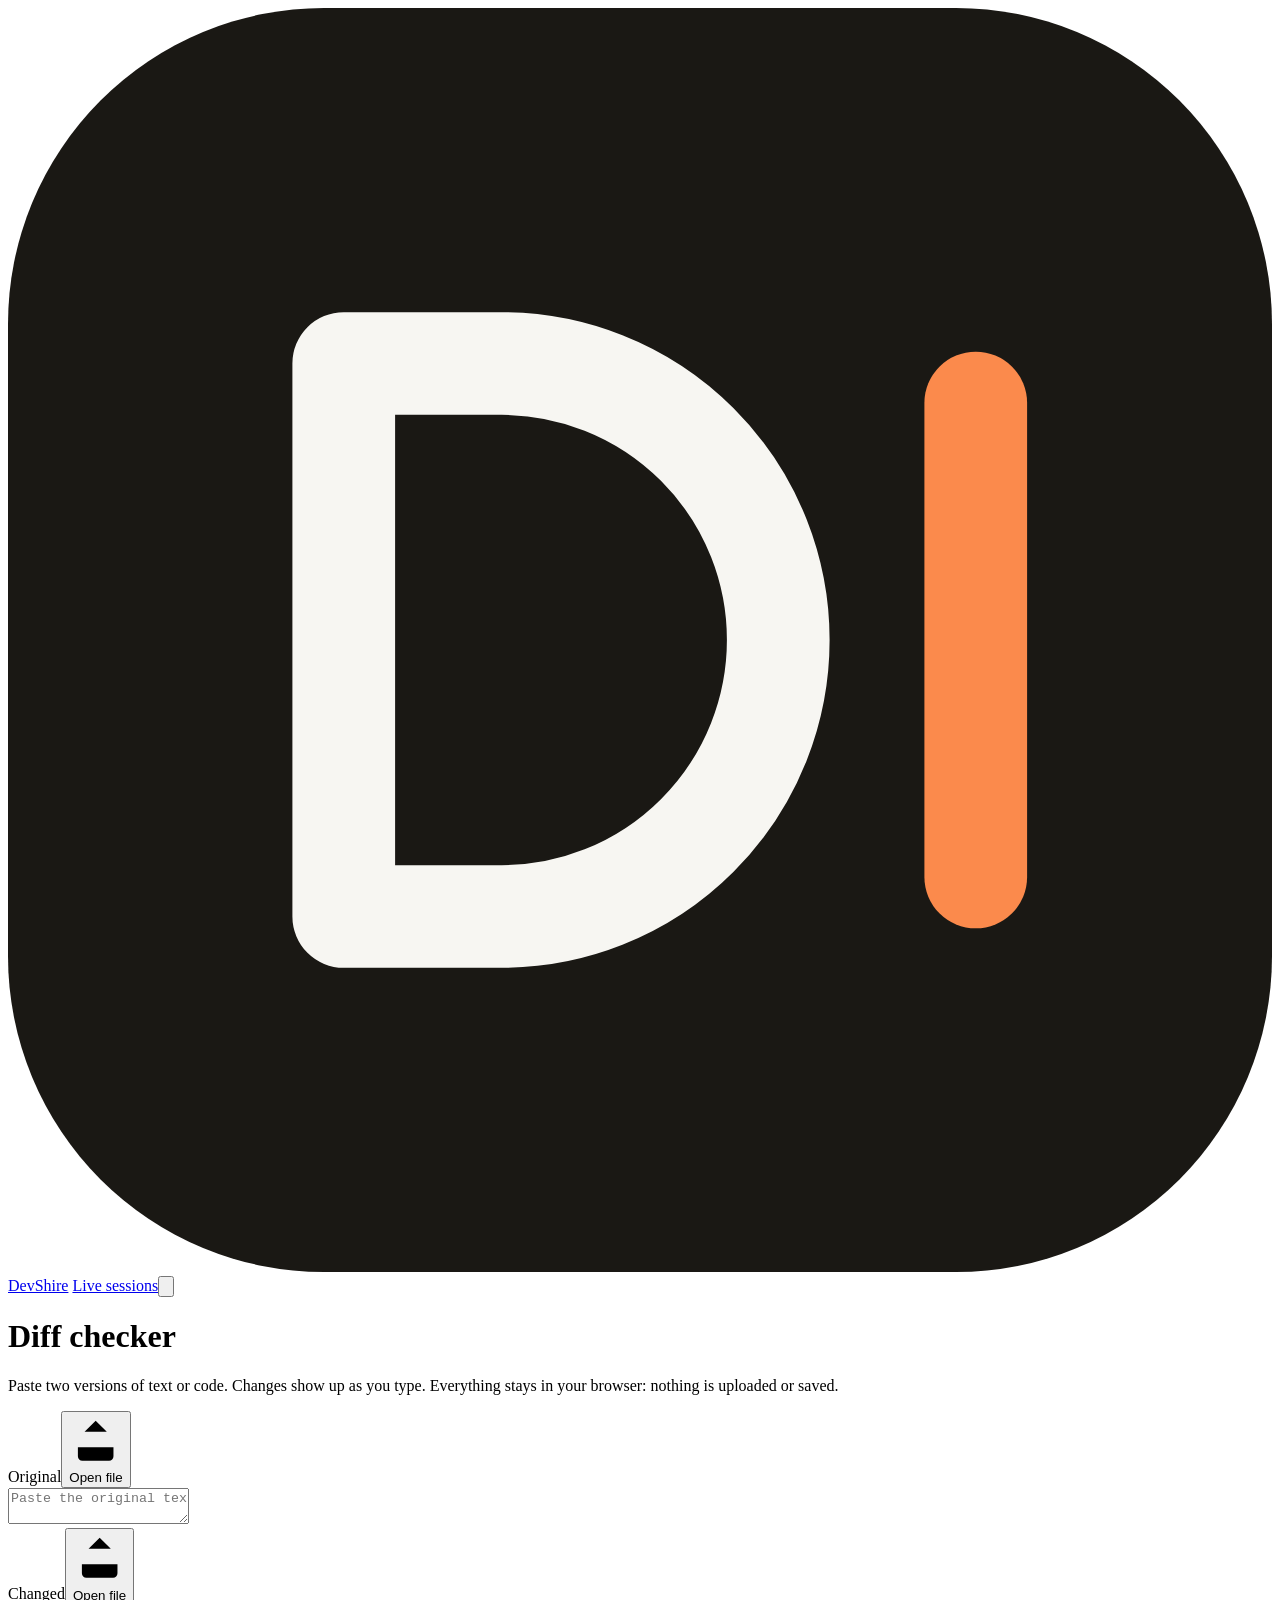
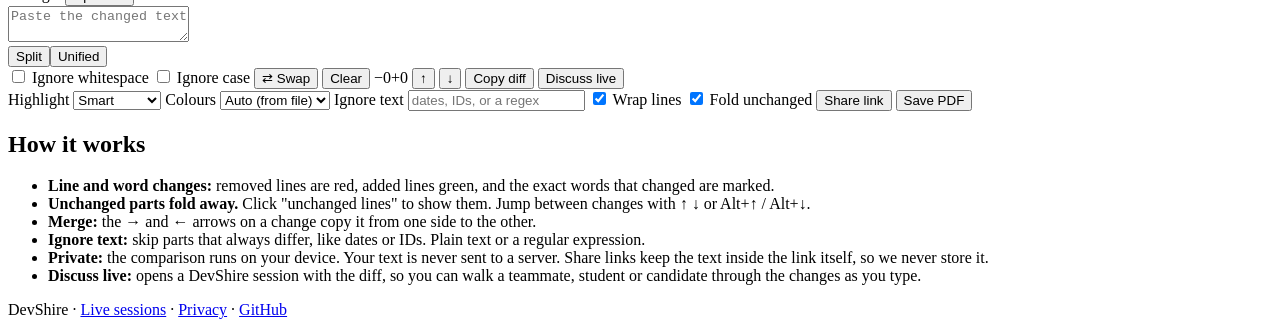
==== web/diff.html @ 458d992b "Add files via upload" ====
<!doctype html>
<html lang="en">
<head>
<meta charset="utf-8">
<meta name="viewport" content="width=device-width, initial-scale=1">
<meta name="description" content="Free diff checker: compare two texts or code files and see every change, word by word. Runs in your browser, nothing is uploaded.">
<meta name="theme-color" content="#f7f6f2" media="(prefers-color-scheme: light)">
<meta name="theme-color" content="#090c0a" media="(prefers-color-scheme: dark)">
<title>Diff Checker – Compare Text and Code Online, Free | DevShire</title>
<link rel="canonical" href="https://devshire.in/diff">
<meta property="og:type" content="website">
<meta property="og:url" content="https://devshire.in/diff">
<meta property="og:title" content="Diff Checker – compare text and code | DevShire">
<meta property="og:description" content="See every change between two texts, word by word. Free, private, runs in your browser.">
<meta property="og:image" content="https://devshire.in/img/og.png">
<meta name="twitter:card" content="summary_large_image">
<link rel="icon" href="/img/favicon.svg?v=4" type="image/svg+xml">
<link rel="stylesheet" href="/css/style.css">
<script src="/js/theme.js"></script>
<script type="module" src="/js/diff.js"></script>
</head>
<body class="home diff-page">
<header class="bar top">
  <a class="brand" href="/"><svg class="logo" viewBox="0 0 32 32" aria-hidden="true"><rect width="32" height="32" rx="8" fill="#1a1814"/><path d="M8.5 9h4a7 7 0 0 1 0 14h-4z" fill="none" stroke="#f7f6f2" stroke-width="2.6" stroke-linejoin="round"/><path class="caret" d="M24.5 10v12" stroke="#fb8a4c" stroke-width="2.6" stroke-linecap="round"/></svg>DevShire</a>
  <span class="end"><a class="nav-link" href="/">Live sessions</a><button type="button" id="theme-toggle" class="ghost sm theme-toggle" aria-label="Dark mode" title="Toggle dark mode"><svg class="icon moon" viewBox="0 0 24 24" aria-hidden="true"><path d="M21 12.8A9 9 0 1 1 11.2 3a7 7 0 0 0 9.8 9.8z"/></svg><svg class="icon sun" viewBox="0 0 24 24" aria-hidden="true"><circle cx="12" cy="12" r="4"/><path d="M12 2v2M12 20v2M4.9 4.9l1.4 1.4M17.7 17.7l1.4 1.4M2 12h2M20 12h2M4.9 19.1l1.4-1.4M17.7 6.3l1.4-1.4"/></svg></button></span>
</header>
<main class="diff-main">
  <div class="diff-intro">
    <h1>Diff checker</h1>
    <p class="muted">Paste two versions of text or code. Changes show up as you type. Everything stays in your browser: nothing is uploaded or saved.</p>
  </div>

  <div class="diff-inputs">
    <section class="diff-side">
      <div class="diff-side-head"><label for="left">Original</label><span class="d-file muted small"></span><button type="button" id="open-left" class="ghost sm"><svg class="icon" viewBox="0 0 24 24" aria-hidden="true"><path d="M12 15V3M7 8l5-5 5 5M4 15v4a2 2 0 0 0 2 2h12a2 2 0 0 0 2-2v-4"/></svg>Open file</button><input type="file" id="open-left-file" hidden></div>
      <textarea id="left" class="diff-input" spellcheck="false" wrap="off" autocapitalize="off" autocomplete="off" placeholder="Paste the original text, or drop a file here"></textarea>
    </section>
    <section class="diff-side">
      <div class="diff-side-head"><label for="right">Changed</label><span class="d-file muted small"></span><button type="button" id="open-right" class="ghost sm"><svg class="icon" viewBox="0 0 24 24" aria-hidden="true"><path d="M12 15V3M7 8l5-5 5 5M4 15v4a2 2 0 0 0 2 2h12a2 2 0 0 0 2-2v-4"/></svg>Open file</button><input type="file" id="open-right-file" hidden></div>
      <textarea id="right" class="diff-input" spellcheck="false" wrap="off" autocapitalize="off" autocomplete="off" placeholder="Paste the changed text, or drop a file here"></textarea>
    </section>
  </div>

  <div class="diff-bar" role="toolbar" aria-label="Diff options">
    <div class="seg" role="group" aria-label="View"><button type="button" data-view="split" aria-pressed="true">Split</button><button type="button" data-view="unified" aria-pressed="false">Unified</button></div>
    <label class="check"><input type="checkbox" id="ws"> Ignore whitespace</label>
    <label class="check"><input type="checkbox" id="nocase"> Ignore case</label>
    <button type="button" id="swap" class="ghost sm" title="Swap original and changed">⇄ Swap</button>
    <button type="button" id="clear" class="ghost sm">Clear</button>
    <span class="diff-stats" aria-live="polite"><span id="stat-del" class="s-del">−0</span><span id="stat-add" class="s-add">+0</span><span id="stat-hunks" class="muted"></span></span>
    <span class="diff-actions">
      <button type="button" id="prev" class="sm" title="Previous change (Alt+↑)" aria-label="Previous change">↑</button>
      <button type="button" id="next" class="sm" title="Next change (Alt+↓)" aria-label="Next change">↓</button>
      <button type="button" id="copy-patch" class="sm" title="Copy as a unified diff (patch)">Copy diff</button>
      <button type="button" id="discuss" class="primary sm" title="Start a live DevShire session with this diff">Discuss live</button>
    </span>
  </div>

  <div class="diff-opts" role="group" aria-label="More options">
    <label class="opt">Highlight <select id="prec"><option value="smart">Smart</option><option value="word">Words</option><option value="char">Characters</option></select></label>
    <label class="opt">Colours <select id="lang"><option value="auto">Auto (from file)</option><option value="none">None</option><option value="javascript">JavaScript</option><option value="typescript">TypeScript</option><option value="python">Python</option><option value="go">Go</option><option value="rust">Rust</option><option value="java">Java</option><option value="c">C</option><option value="cpp">C++</option><option value="csharp">C#</option><option value="sql">SQL</option><option value="shell">Shell</option><option value="json">JSON</option></select></label>
    <label class="opt opt-ignore">Ignore text <input id="ignore" type="text" spellcheck="false" autocomplete="off" placeholder="dates, IDs, or a regex"></label>
    <label class="check"><input type="checkbox" id="wrap" checked> Wrap lines</label>
    <label class="check"><input type="checkbox" id="fold" checked> Fold unchanged</label>
    <span class="diff-actions">
      <button type="button" id="share" class="ghost sm" title="Copy a link that holds both texts. Nothing is stored on our server.">Share link</button>
      <button type="button" id="pdf" class="ghost sm" title="Print or save as PDF">Save PDF</button>
    </span>
  </div>


  <div id="result" class="card diff-out" aria-live="off"></div>

  <section class="diff-about prose">
    <h2>How it works</h2>
    <ul>
      <li><b>Line and word changes:</b> removed lines are red, added lines green, and the exact words that changed are marked.</li>
      <li><b>Unchanged parts fold away.</b> Click "unchanged lines" to show them. Jump between changes with ↑ ↓ or Alt+↑ / Alt+↓.</li>
      <li><b>Merge:</b> the → and ← arrows on a change copy it from one side to the other.</li>
      <li><b>Ignore text:</b> skip parts that always differ, like dates or IDs. Plain text or a regular expression.</li>
      <li><b>Private:</b> the comparison runs on your device. Your text is never sent to a server. Share links keep the text inside the link itself, so we never store it.</li>
      <li><b>Discuss live:</b> opens a DevShire session with the diff, so you can walk a teammate, student or candidate through the changes as you type.</li>
    </ul>
  </section>
</main>
<footer class="foot">DevShire · <a href="/">Live sessions</a> · <a href="/privacy">Privacy</a> · <a href="https://github.com/GaneshBalki/livetype">GitHub</a></footer>
<div id="toast" class="toast" role="status" hidden></div>
</body>
</html>
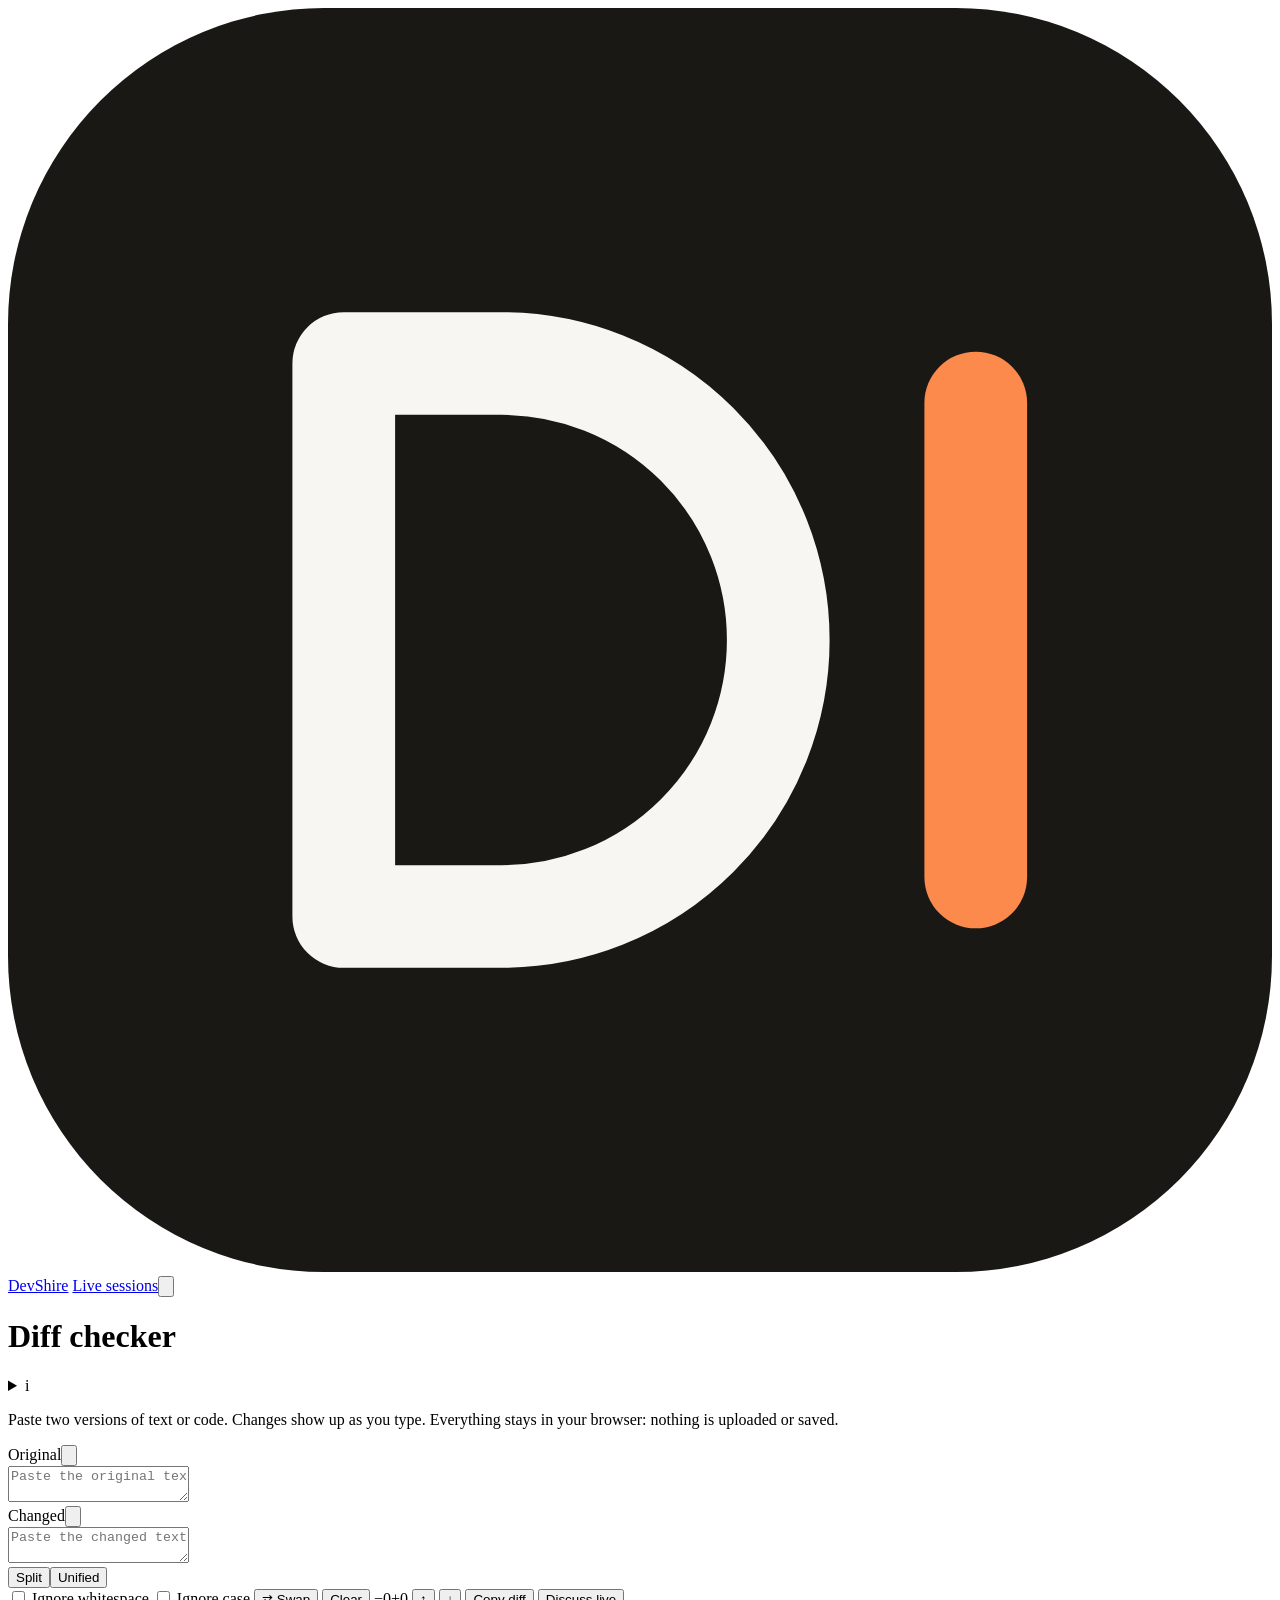
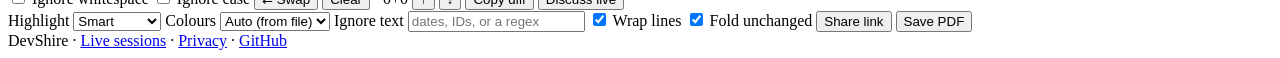
==== commit 7e6114e1: "Add files via upload" ====
--- a/web/diff.html
+++ b/web/diff.html
@@ -26,17 +26,28 @@
 </header>
 <main class="diff-main">
   <div class="diff-intro">
-    <h1>Diff checker</h1>
+    <div class="diff-title"><h1>Diff checker</h1>
+      <details class="info diff-help"><summary aria-label="How it works" title="How it works">i</summary>
+        <div class="info-pop"><b>How it works</b>
+      <ul>
+      <li><b>Line and word changes:</b> removed lines are red, added lines green, and the exact words that changed are marked.</li>
+      <li><b>Unchanged parts fold away.</b> Click "unchanged lines" to show them. Jump between changes with ↑ ↓ or Alt+↑ / Alt+↓.</li>
+      <li><b>Merge:</b> the → and ← arrows on a change copy it from one side to the other.</li>
+      <li><b>Ignore text:</b> skip parts that always differ, like dates or IDs. Plain text or a regular expression.</li>
+      <li><b>Private:</b> the comparison runs on your device. Your text is never sent to a server. Share links keep the text inside the link itself, so we never store it.</li>
+      <li><b>Discuss live:</b> opens a DevShire session with the diff, so you can walk a teammate, student or candidate through the changes as you type.</li>
+    </ul>
+        </div></details></div>
     <p class="muted">Paste two versions of text or code. Changes show up as you type. Everything stays in your browser: nothing is uploaded or saved.</p>
   </div>
 
   <div class="diff-inputs">
     <section class="diff-side">
-      <div class="diff-side-head"><label for="left">Original</label><span class="d-file muted small"></span><button type="button" id="open-left" class="ghost sm"><svg class="icon" viewBox="0 0 24 24" aria-hidden="true"><path d="M12 15V3M7 8l5-5 5 5M4 15v4a2 2 0 0 0 2 2h12a2 2 0 0 0 2-2v-4"/></svg>Open file</button><input type="file" id="open-left-file" hidden></div>
+      <div class="diff-side-head"><label for="left">Original</label><span class="d-file muted small"></span><button type="button" id="open-left" class="d-open" data-tip="Open a file from your computer" aria-label="Open a file from your computer"><svg class="icon" viewBox="0 0 24 24" aria-hidden="true"><path d="M14 3H7a2 2 0 0 0-2 2v14a2 2 0 0 0 2 2h10a2 2 0 0 0 2-2V8z"/><path d="M14 3v5h5M9 13h6M9 17h4"/></svg></button><input type="file" id="open-left-file" hidden></div>
       <textarea id="left" class="diff-input" spellcheck="false" wrap="off" autocapitalize="off" autocomplete="off" placeholder="Paste the original text, or drop a file here"></textarea>
     </section>
     <section class="diff-side">
-      <div class="diff-side-head"><label for="right">Changed</label><span class="d-file muted small"></span><button type="button" id="open-right" class="ghost sm"><svg class="icon" viewBox="0 0 24 24" aria-hidden="true"><path d="M12 15V3M7 8l5-5 5 5M4 15v4a2 2 0 0 0 2 2h12a2 2 0 0 0 2-2v-4"/></svg>Open file</button><input type="file" id="open-right-file" hidden></div>
+      <div class="diff-side-head"><label for="right">Changed</label><span class="d-file muted small"></span><button type="button" id="open-right" class="d-open" data-tip="Open a file from your computer" aria-label="Open a file from your computer"><svg class="icon" viewBox="0 0 24 24" aria-hidden="true"><path d="M14 3H7a2 2 0 0 0-2 2v14a2 2 0 0 0 2 2h10a2 2 0 0 0 2-2V8z"/><path d="M14 3v5h5M9 13h6M9 17h4"/></svg></button><input type="file" id="open-right-file" hidden></div>
       <textarea id="right" class="diff-input" spellcheck="false" wrap="off" autocapitalize="off" autocomplete="off" placeholder="Paste the changed text, or drop a file here"></textarea>
     </section>
   </div>
@@ -71,17 +82,6 @@
 
   <div id="result" class="card diff-out" aria-live="off"></div>
 
-  <section class="diff-about prose">
-    <h2>How it works</h2>
-    <ul>
-      <li><b>Line and word changes:</b> removed lines are red, added lines green, and the exact words that changed are marked.</li>
-      <li><b>Unchanged parts fold away.</b> Click "unchanged lines" to show them. Jump between changes with ↑ ↓ or Alt+↑ / Alt+↓.</li>
-      <li><b>Merge:</b> the → and ← arrows on a change copy it from one side to the other.</li>
-      <li><b>Ignore text:</b> skip parts that always differ, like dates or IDs. Plain text or a regular expression.</li>
-      <li><b>Private:</b> the comparison runs on your device. Your text is never sent to a server. Share links keep the text inside the link itself, so we never store it.</li>
-      <li><b>Discuss live:</b> opens a DevShire session with the diff, so you can walk a teammate, student or candidate through the changes as you type.</li>
-    </ul>
-  </section>
 </main>
 <footer class="foot">DevShire · <a href="/">Live sessions</a> · <a href="/privacy">Privacy</a> · <a href="https://github.com/GaneshBalki/livetype">GitHub</a></footer>
 <div id="toast" class="toast" role="status" hidden></div>
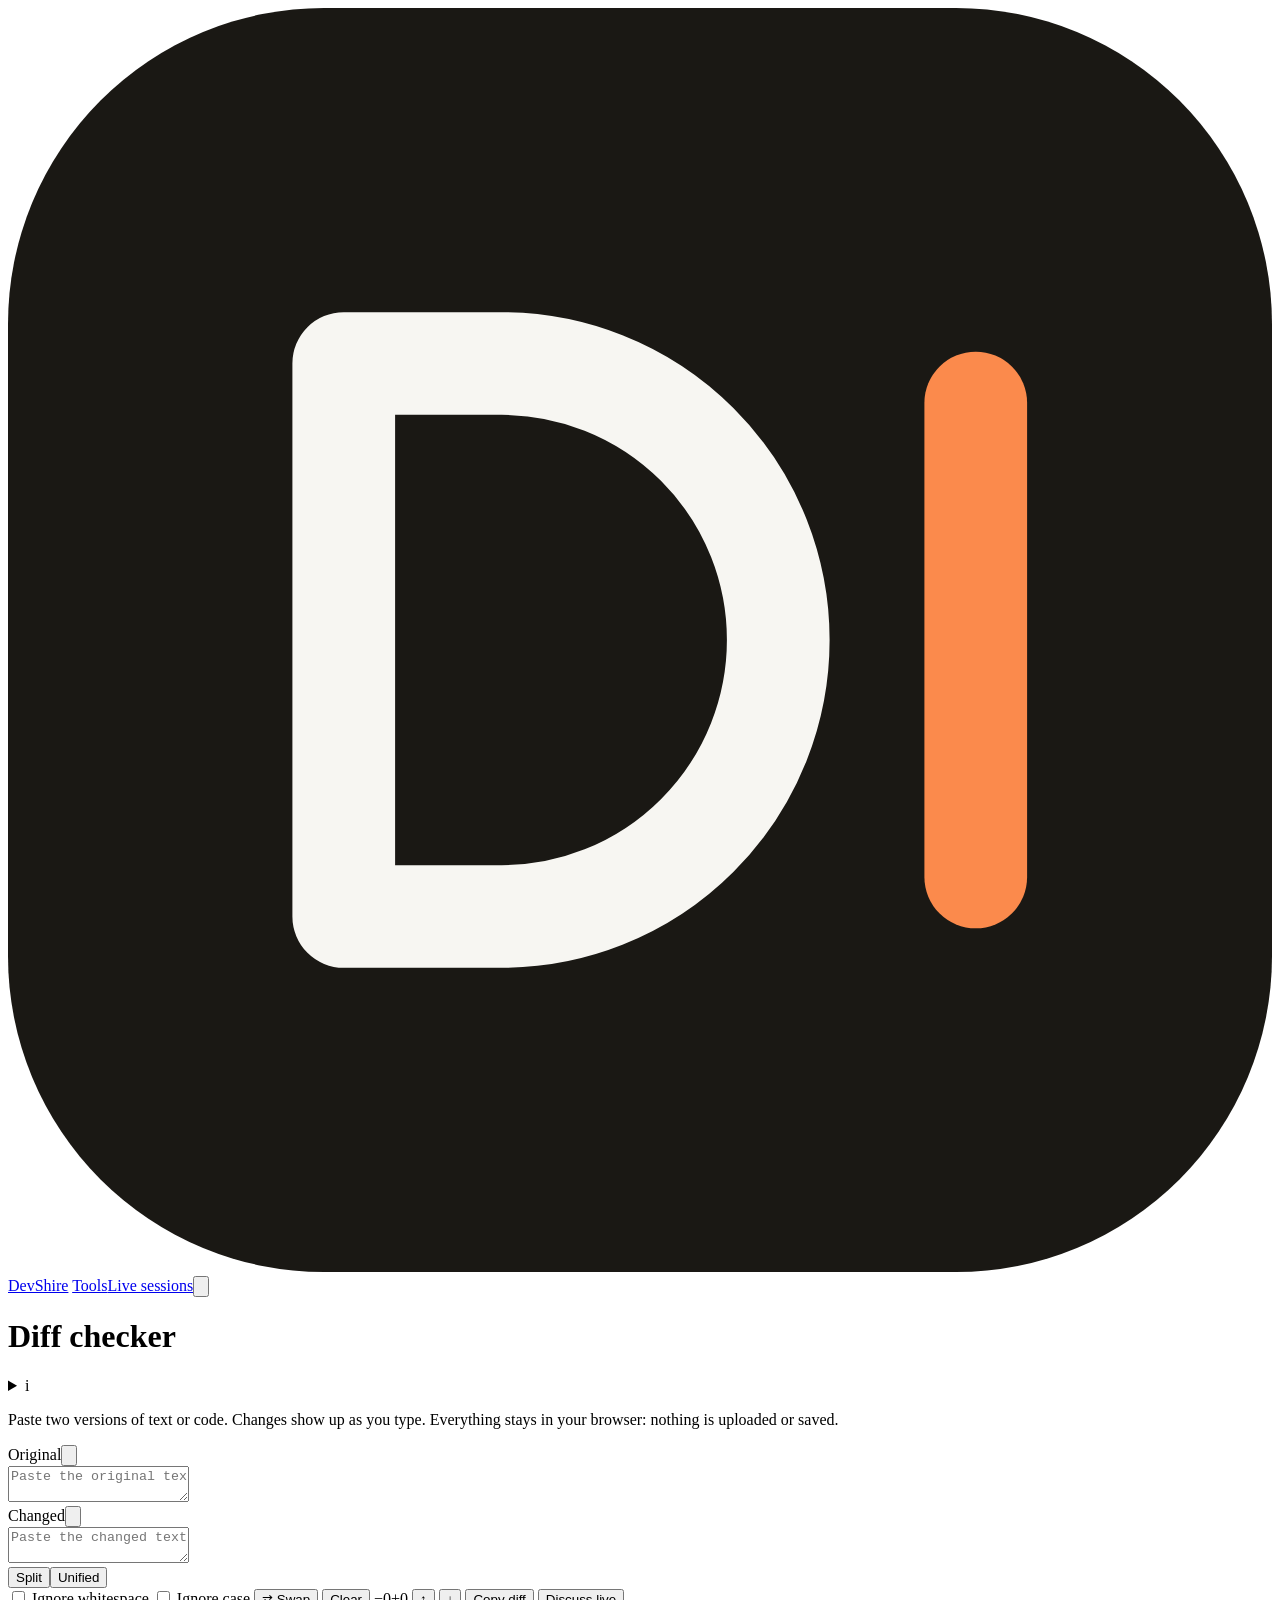
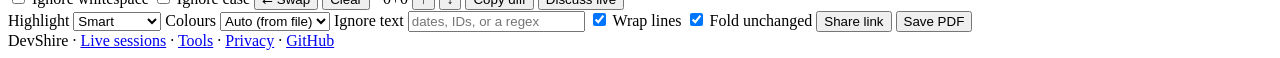
==== commit edc4cb1a: "Add files via upload" ====
--- a/web/diff.html
+++ b/web/diff.html
@@ -22,7 +22,7 @@
 <body class="home diff-page">
 <header class="bar top">
   <a class="brand" href="/"><svg class="logo" viewBox="0 0 32 32" aria-hidden="true"><rect width="32" height="32" rx="8" fill="#1a1814"/><path d="M8.5 9h4a7 7 0 0 1 0 14h-4z" fill="none" stroke="#f7f6f2" stroke-width="2.6" stroke-linejoin="round"/><path class="caret" d="M24.5 10v12" stroke="#fb8a4c" stroke-width="2.6" stroke-linecap="round"/></svg>DevShire</a>
-  <span class="end"><a class="nav-link" href="/">Live sessions</a><button type="button" id="theme-toggle" class="ghost sm theme-toggle" aria-label="Dark mode" title="Toggle dark mode"><svg class="icon moon" viewBox="0 0 24 24" aria-hidden="true"><path d="M21 12.8A9 9 0 1 1 11.2 3a7 7 0 0 0 9.8 9.8z"/></svg><svg class="icon sun" viewBox="0 0 24 24" aria-hidden="true"><circle cx="12" cy="12" r="4"/><path d="M12 2v2M12 20v2M4.9 4.9l1.4 1.4M17.7 17.7l1.4 1.4M2 12h2M20 12h2M4.9 19.1l1.4-1.4M17.7 6.3l1.4-1.4"/></svg></button></span>
+  <span class="end"><a class="nav-link" href="/tools">Tools</a><a class="nav-link" href="/">Live sessions</a><button type="button" id="theme-toggle" class="ghost sm theme-toggle" aria-label="Dark mode" title="Toggle dark mode"><svg class="icon moon" viewBox="0 0 24 24" aria-hidden="true"><path d="M21 12.8A9 9 0 1 1 11.2 3a7 7 0 0 0 9.8 9.8z"/></svg><svg class="icon sun" viewBox="0 0 24 24" aria-hidden="true"><circle cx="12" cy="12" r="4"/><path d="M12 2v2M12 20v2M4.9 4.9l1.4 1.4M17.7 17.7l1.4 1.4M2 12h2M20 12h2M4.9 19.1l1.4-1.4M17.7 6.3l1.4-1.4"/></svg></button></span>
 </header>
 <main class="diff-main">
   <div class="diff-intro">
@@ -83,7 +83,7 @@
   <div id="result" class="card diff-out" aria-live="off"></div>
 
 </main>
-<footer class="foot">DevShire · <a href="/">Live sessions</a> · <a href="/privacy">Privacy</a> · <a href="https://github.com/GaneshBalki/livetype">GitHub</a></footer>
+<footer class="foot">DevShire · <a href="/">Live sessions</a> · <a href="/tools">Tools</a> · <a href="/privacy">Privacy</a> · <a href="https://github.com/GaneshBalki/livetype">GitHub</a></footer>
 <div id="toast" class="toast" role="status" hidden></div>
 </body>
 </html>
